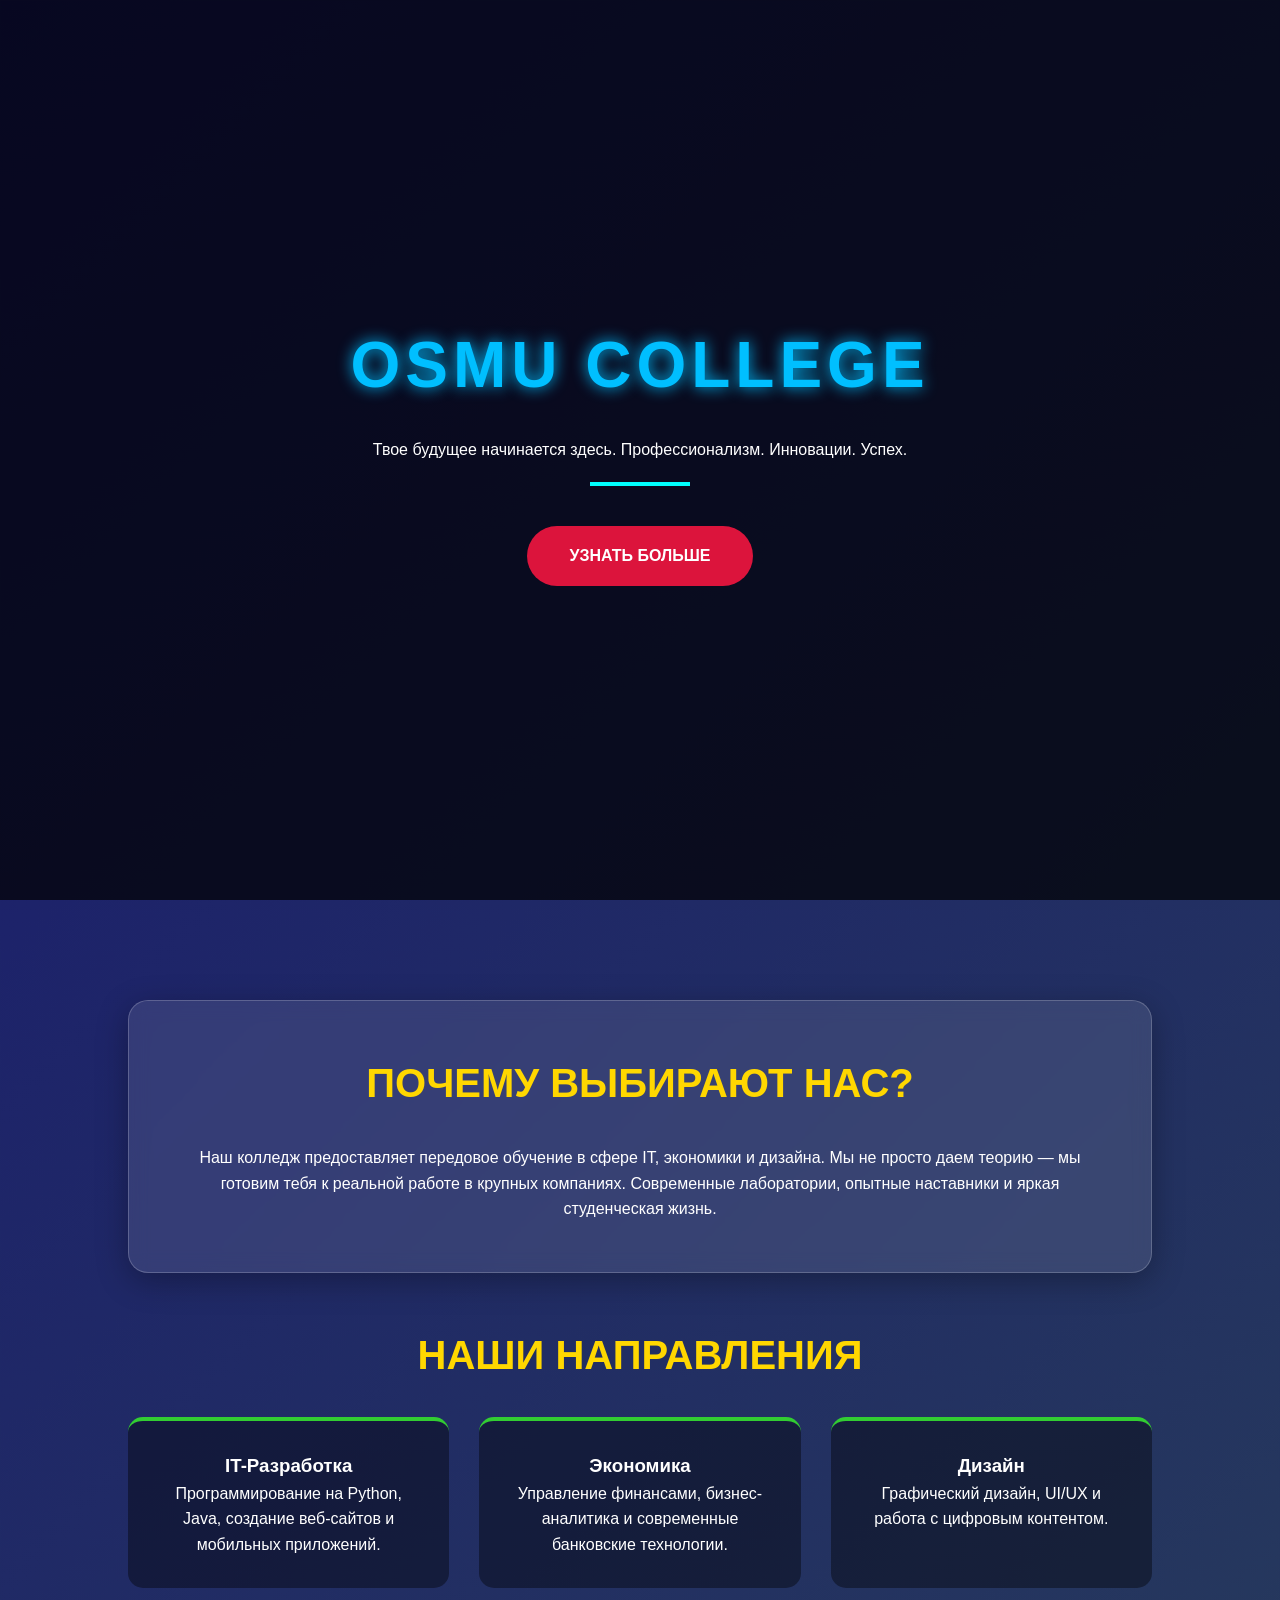
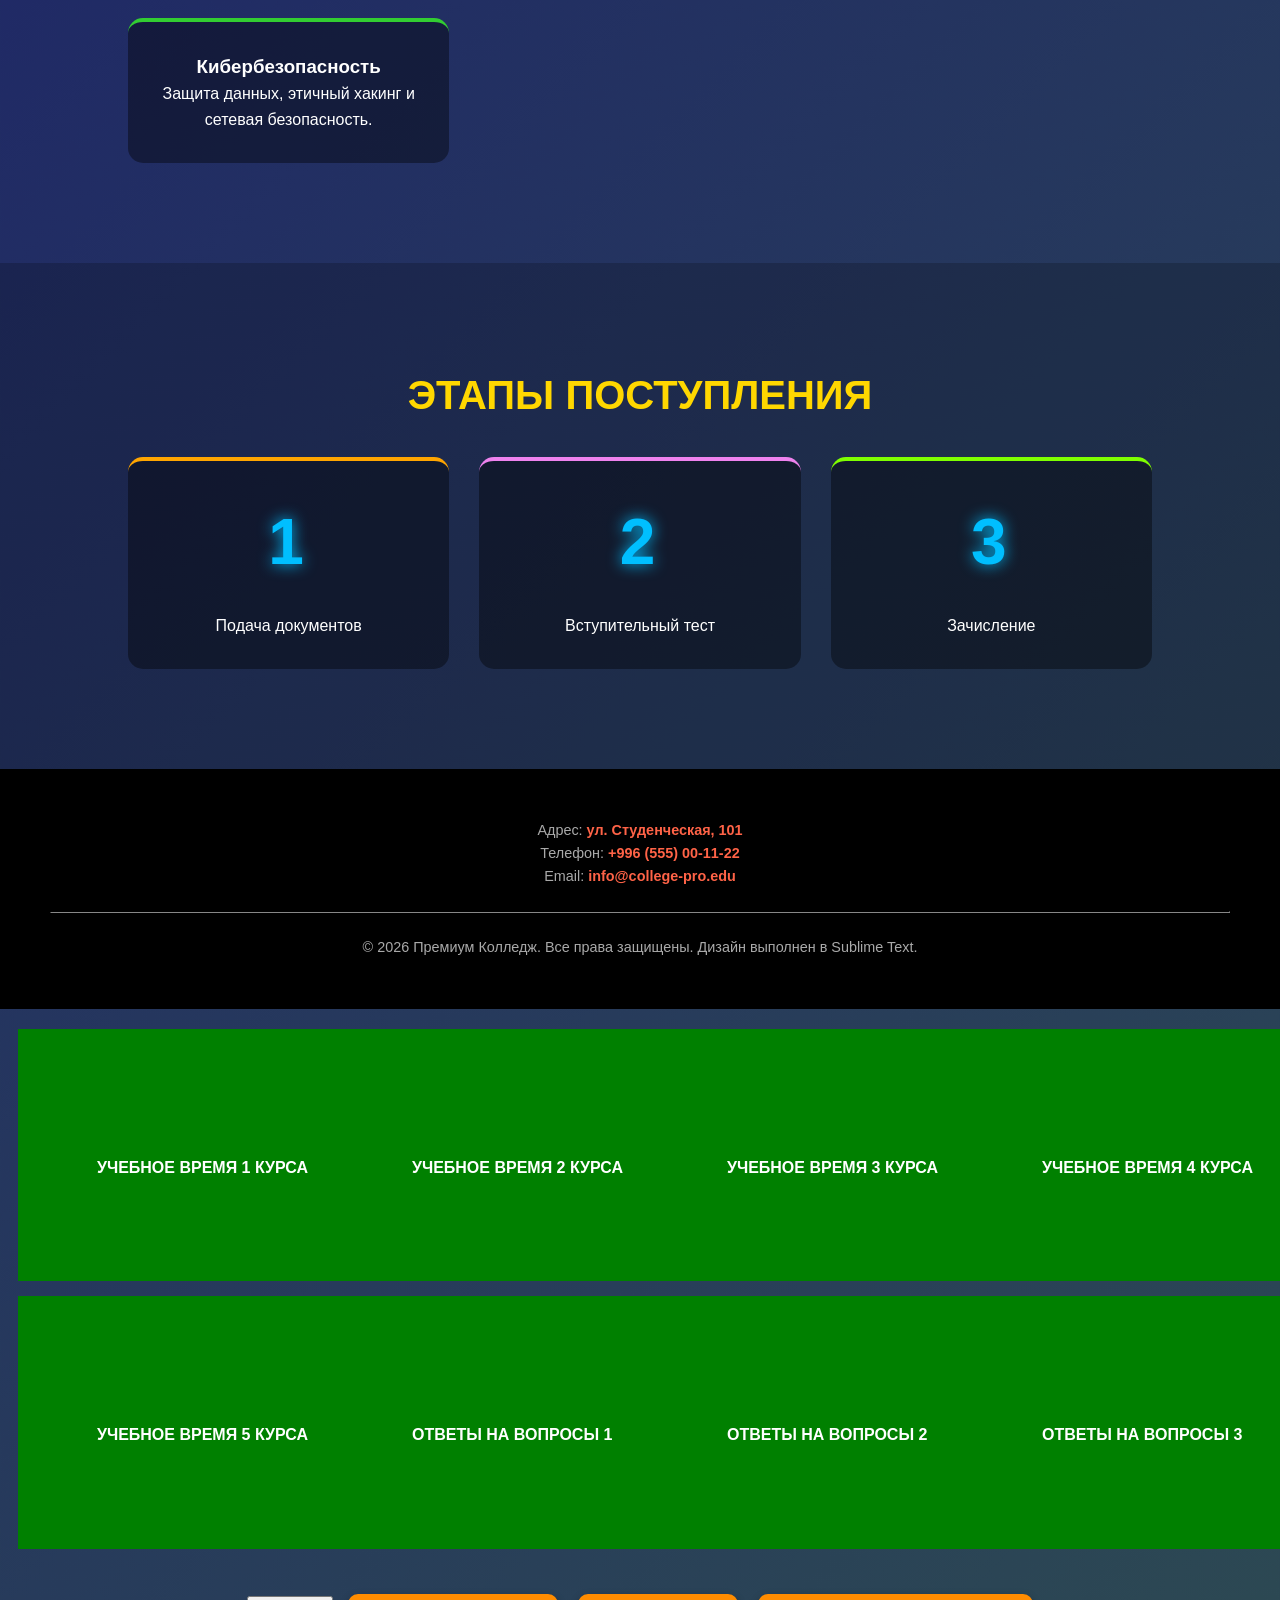
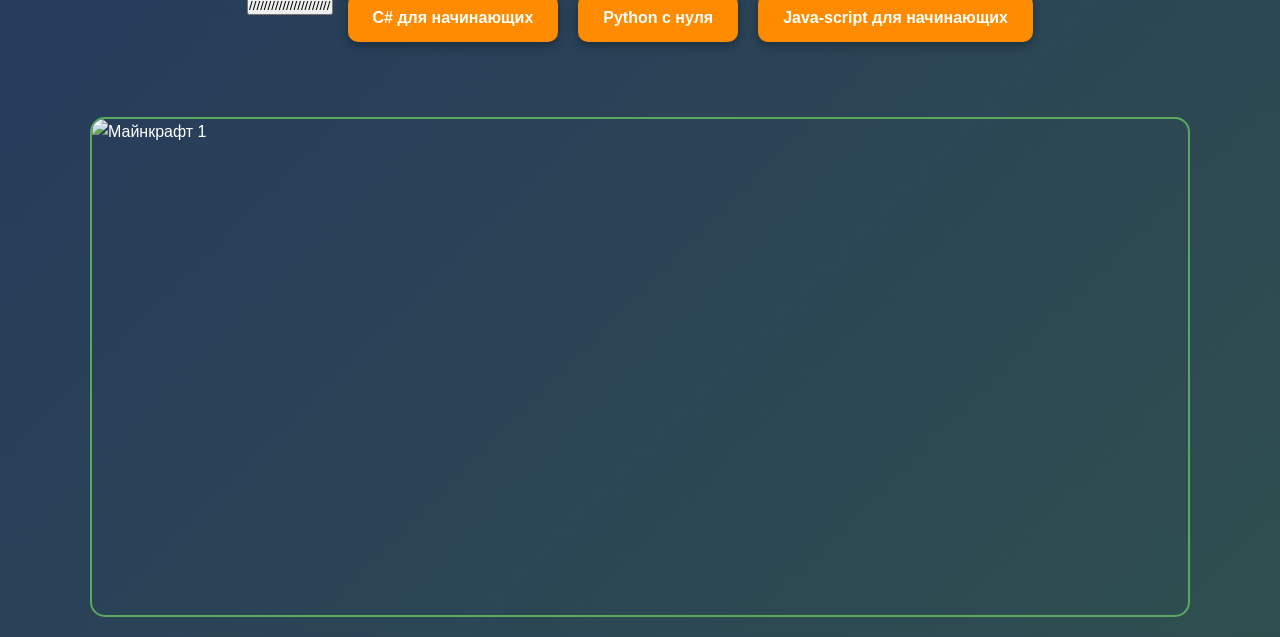
==== Bek31.html @ d5d6d0cd "ПЕРВАЯ ЗАГРУЗКА КОДА" ====
<!DOCTYPE html>
<html lang="ru">
<head>
    <meta charset="UTF-8">
    <meta name="viewport" content="width=device-width, initial-scale=1.0">
    <title>Премиум Колледж Технологий</title>
    <link rel="stylesheet" href="Bek30.css">
    <script src="Bek.js"></script>
    <style>
        
        * {
            margin: 0;
            padding: 0;
            box-sizing: border-box;
            font-family: 'Segoe UI', Tahoma, Geneva, Verdana, sans-serif;
        }

        body {
            
            background: linear-gradient(135deg, MidnightBlue, DarkSlateGrey);
            color: White;
            line-height: 1.6;
            overflow-x: hidden;
        }

        
        @keyframes fadeInUp {
            from {
                opacity: 0;
                transform: translateY(30px);
            }
            to {
                opacity: 1;
                transform: translateY(0);
            }
        }

        
        header {
            height: 100vh;
            display: flex;
            flex-direction: column;
            justify-content: center;
            align-items: center;
            text-align: center;
            background: url('https://images.unsplash.com/photo-1523050853063-bd8012fbb7a8?auto=format&fit=crop&q=80&w=2000') no-repeat center center/cover;
            position: relative;
        }

        header::before {
            content: "";
            position: absolute;
            top: 0; left: 0; width: 100%; height: 100%;
            background: rgba(0, 0, 0, 0.7); /* Затемнение фона */
        }

        .header-content {
            z-index: 1;
            animation: fadeInUp 1s ease-out;
        }

        h1 {
            font-size: 4rem;
            text-transform: uppercase;
            letter-spacing: 5px;
            margin-bottom: 20px;
            color: DeepSkyBlue; 
        }

        .btn {
            display: inline-block;
            margin-top: 20px;
            padding: 15px 40px;
            background: Crimson; 
            color: White;
            text-decoration: none;
            border-radius: 50px;
            font-weight: bold;
            transition: 0.3s;
            border: 2px solid transparent;
        }

        .btn:hover {
            background: transparent;
            border-color: White;
            transform: scale(1.1);
        }

        
        section {
            padding: 100px 10%;
            text-align: center;
        }

        .glass-card {
            background: rgba(255, 255, 255, 0.1);
            backdrop-filter: blur(10px);
            border-radius: 20px;
            padding: 50px;
            border: 1px solid rgba(255, 255, 255, 0.2);
            box-shadow: 0 8px 32px rgba(0, 0, 0, 0.3);
            margin-bottom: 50px;
        }

        h2 {
            font-size: 2.5rem;
            margin-bottom: 30px;
            color: Gold; /* Название цвета текстом */
        }

        
        .grid {
            display: grid;
            grid-template-columns: repeat(auto-fit, minmax(250px, 1fr));
            gap: 30px;
        }

        .item {
            background: rgba(0, 0, 0, 0.4);
            padding: 30px;
            border-radius: 15px;
            transition: 0.4s;
            border-top: 4px solid LimeGreen; /* Название цвета текстом */
        }

        .item:hover {
            transform: translateY(-10px);
            background: rgba(255, 255, 255, 0.1);
        }

        
        .footer {
            background: Black;
            padding: 50px;
            text-align: center;
            font-size: 0.9rem;
            color: DarkGray;
        }

        .contact-info b {
            color: Tomato;
        }

                .divider {
            height: 4px;
            width: 100px;
            background: Aqua;
            margin: 20px auto;
        }

    </style>
</head>
<body>
<header>
        <div class="header-content">
            <h1>OSMU COLLEGE</h1>
            <p>Твое будущее начинается здесь. Профессионализм. Инновации. Успех.</p>
            <div class="divider"></div>
            <a href="#about" class="btn">УЗНАТЬ БОЛЬШЕ</a>
        </div>
    </header>

    <section id="about">
        <div class="glass-card">
            <h2>ПОЧЕМУ ВЫБИРАЮТ НАС?</h2>
            <p>Наш колледж предоставляет передовое обучение в сфере IT, экономики и дизайна. Мы не просто даем теорию — мы готовим тебя к реальной работе в крупных компаниях. Современные лаборатории, опытные наставники и яркая студенческая жизнь.</p>
        </div>

        

        <h2>НАШИ НАПРАВЛЕНИЯ</h2>
        <div class="grid">
            <div class="item">
                <h3> IT-Разработка</h3>
                <p>Программирование на Python, Java, создание веб-сайтов и мобильных приложений.</p>
            </div>
            <div class="item">
                <h3> Экономика</h3>
                <p>Управление финансами, бизнес-аналитика и современные банковские технологии.</p>
            </div>
            <div class="item">
                <h3> Дизайн</h3>
                <p>Графический дизайн, UI/UX и работа с цифровым контентом.</p>
            </div>
            <div class="item">
                <h3> Кибербезопасность</h3>
                <p>Защита данных, этичный хакинг и сетевая безопасность.</p>
            </div>
        </div>
    </section>



    <section style="background: rgba(0,0,0,0.2);">
        <h2>ЭТАПЫ ПОСТУПЛЕНИЯ</h2>
        <div class="grid">
            <div class="item" style="border-top-color: Orange;">
                <h1>1</h1>
                <p>Подача документов</p>
            </div>
            <div class="item" style="border-top-color: Violet;">
                <h1>2</h1>
                <p>Вступительный тест</p>
            </div>
            <div class="item" style="border-top-color: Chartreuse;">
                <h1>3</h1>
                <p>Зачисление</p>
            </div>
        </div>
    </section>

    <div class="footer">
        <div class="contact-info">
            <p> Адрес: <b>ул. Студенческая, 101</b></p>
            <p> Телефон: <b>+996 (555) 00-11-22</b></p>
            <p> Email: <b>info@college-pro.edu</b></p>
        </div>
        <br>
        <hr style="border-color: #333;">
        <br>
        <p>&copy; 2026 Премиум Колледж. Все права защищены. Дизайн выполнен в Sublime Text.</p>
    </div>


<div class="flex-container">
    
    	


<h4><pre>
<details style="background: Green; color: White; border-radius: 10px;">
<summary style="cursor: pointer; padding: 75px; background: Green; color: White; display: inline-block;">
 
 УЧЕБНОЕ ВРЕМЯ 1 КУРСА 
 
</summary>
                 (1 ПАРА) 8:00
                 (2 ПАРА) 9:40
                 ( BFT. )11:10
                 (3 ПАРА) 11:40
                 (3 ПАРА) 12:50
</details></pre></h4>	



<h4><pre>
<details style="background: Green; color: White; border-radius: 10px;">
<summary style="cursor: pointer; padding: 75px; background: Green; color: White; display: inline-block;">
 
 УЧЕБНОЕ ВРЕМЯ 2 КУРСА 
 	
</summary>
                 (1 ПАРА) 14:00
                 (2 ПАРА) 15:40
                 (3 ПАРА ) 17:20
                 (4 ПАРА) 19:00
  
</details></pre></h4>	



<h4><pre>
<details style="background: Green; color: White; border-radius: 10px;">
<summary style="cursor: pointer; padding: 75px; background: Green; color: White; display: inline-block;">
 
 УЧЕБНОЕ ВРЕМЯ 3 КУРСА 
 
</summary>
                 (1 ПАРА) 8:00
                 (2 ПАРА) 9:40
                 ( BFT. )11:10
                 (3 ПАРА) 11:40
                 (3 ПАРА) 12:50
</details></pre></h4>	



<h4><pre>
<details style="background: Green; color: White; border-radius: 10px;">
<summary style="cursor: pointer; padding: 75px; background: Green; color: White; display: inline-block;">
 
 УЧЕБНОЕ ВРЕМЯ 4 КУРСА 
   
</summary>
                 (1 ПАРА) 14:00
                 (2 ПАРА) 15:40
                 (3 ПАРА ) 17:20
                 (4 ПАРА) 19:00
  
  
</details></pre></h4>	



<h4><pre>
<details style="background: Green; color: White; border-radius: 10px;">
<summary style="cursor: pointer; padding: 75px; background: Green; color: White; display: inline-block;">
 
 УЧЕБНОЕ ВРЕМЯ 5 КУРСА 	
  
</summary>
                 (1 ПАРА) 8:00
                 (2 ПАРА) 9:40
                 ( BFT. )11:10
                 (3 ПАРА) 11:40
                 (3 ПАРА) 12:50
</details></pre></h4>	
	
		

<h4><pre>
<details style="background: Green; color: White; border-radius: 10px;">
<summary style="cursor: pointer; padding: 75px; background: Green; color: White; display: inline-block;">
 
 ОТВЕТЫ НА ВОПРОСЫ 1 	
 
</summary>
                 (1 ПАРА) 8:00
                 (2 ПАРА) 9:40
                 ( BFT. )11:10
                 (3 ПАРА) 11:40
  
</details></pre></h4>



<h4><pre>
<details style="background: Green; color: White; border-radius: 10px;">
<summary style="cursor: pointer; padding: 75px; background: Green; color: White; display: inline-block;">
 
 ОТВЕТЫ НА ВОПРОСЫ 2 	
 
</summary>
                 (1 ПАРА) 8:00
                 (2 ПАРА) 9:40
                 ( BFT. )11:10
                 (3 ПАРА) 11:40 
  
</details></pre></h4>



<h4><pre>
<details style="background: Green; color: White; border-radius: 10px;">
<summary style="cursor: pointer; padding: 75px; background: Green; color: White; display: inline-block;">
 
 ОТВЕТЫ НА ВОПРОСЫ 3	 	     
 
</summary>
                 (1 ПАРА) 8:00
                 (2 ПАРА) 9:40
                 ( BFT. )11:10
                 (3 ПАРА) 11:40

  
</details></pre></h4>       

	               


<div class="class-3"> <h2><pre><a href="ttps://youtu.be/34Rp6KVGIEM?si=Ut2t6cDVqx6OOQhp"><button>//////////////////////</button></a></pre>
</div>    	
 

<div class="courses-container">     
    <a href="https://youtu.be/_8yZYhAkQjQ" target="_blank">
        <button class="course-btn">C# для начинающих</button>
    </a>
    <a href="https://youtu.be/34Rp6KVGIEM" target="_blank">
        <button class="course-btn">Python с нуля</button>
    </a>
    <a href="https://youtu.be/fHl7UyRjOf0" target="_blank">
        <button class="course-btn">Java-script для начинающих</button>          
    </a>
</div>

                

<div class="photo-grid" style="display: flex; justify-content: center; width: 100%; margin-top: 30px;">
    <img src="photo1.jpg" alt="Майнкрафт 1" style="width: 88%; max-width: 1100px; height: 500px; border-radius: 15px; border: 2px solid #4CAF50;">      
</div>


</body>
</html>
---- Bek30.css ----
html {
    scroll-behavior: smooth;
}


::-webkit-scrollbar {
    width: 12px;
}

::-webkit-scrollbar-track {
    background: MidnightBlue; 
}

::-webkit-scrollbar-thumb {
    background: linear-gradient(Crimson, Gold); 
    border-radius: 10px;
    border: 2px solid MidnightBlue;
}

::-webkit-scrollbar-thumb:hover {
    background: DeepSkyBlue; 
}


::selection {
    background: Gold;
    color: Black;
}


h1 {
    text-shadow: 0 0 15px DeepSkyBlue;
    animation: glow 2s ease-in-out infinite alternate;
}

@keyframes glow {
    from {
        text-shadow: 0 0 10px DeepSkyBlue, 0 0 20px DeepSkyBlue;
    }
    to {
        text-shadow: 0 0 20px Cyan, 0 0 30px RoyalBlue;
    }
}


img {
    filter: grayscale(20%);
    transition: 0.5s;
    border-radius: 15px;
}

img:hover {
    filter: grayscale(0%);
    transform: scale(1.02);
    box-shadow: 0 10px 20px rgba(0,0,0,0.5);
}

        
@media (max-width: 600px) {
    h1 {
        font-size: 2.5rem;
    }
    .btn {
        padding: 10px 25px;
    }
}


.flex-container {
    display: flex;         
    justify-content: center; 
    gap: 15px;             
    flex-wrap: wrap;        
    margin: 20px 0;
}


details {
    background: #eee;
    color: black;
    border-radius: 15px;
    min-width: 200px; 
    max-width: 300px;
}



details {
    background: Green;
    color: White;
    border-radius: 15px;
}

summary. {
    cursor: pointer; 
    padding: 75px; 
    background: Green; 
    color: White; 
    display: inline-block;
    border-radius: 15px;
}
img{
border-radius: 15px;
}

.courses-container {
    display: flex;
    justify-content: center; 
    gap: 20px;               
    flex-wrap: wrap;         
    margin: 30px 0;
}


.course-btn {
    padding: 15px 25px;
    background: DarkOrange;
    color: White;
    border: none;
    border-radius: 10px;
    cursor: pointer;
    font-size: 16px;
    font-weight: bold;
    transition: 0.3s ease;
    box-shadow: 0 4px 10px rgba(0,0,0,0.3);
}

/* Эффект при наведении на любую из кнопок */
.course-btn:hover {
    background: Crimson;
    transform: translateY(-5px);
    box-shadow: 0 6px 15px rgba(0,0,0,0.5);
}


  img{
    width: 100%;
    height: 350px;
    position: center;
    margin: 0 auto;
    display: inline-block;
    vertical-align: ;
}

 
/* Делаем контейнер гибким, чтобы картинки встали в ряд */
.my-icons {
    display: flex;
    gap: 5px; /* Расстояние между картинками */
}

/* Уменьшаем ТОЛЬКО эти три картинки */
.my-icons img {
    width: 400px;  /* Настрой ширину, какая тебе нравится */
    height: 350;  /* Чтобы пропорции не исказились */
}

@media only screen and (max-width: 600px){
div{
    background-color: yellow;
}
}

@media only screen and (max-width: 768px){
div{
    background-color: blue;
}
}

@media only screen and (max-width: 992px){
div{
    background-color: green;
}
}

@media only screen and (max-width: 1200px){
div{
    background-color: red;
}
}
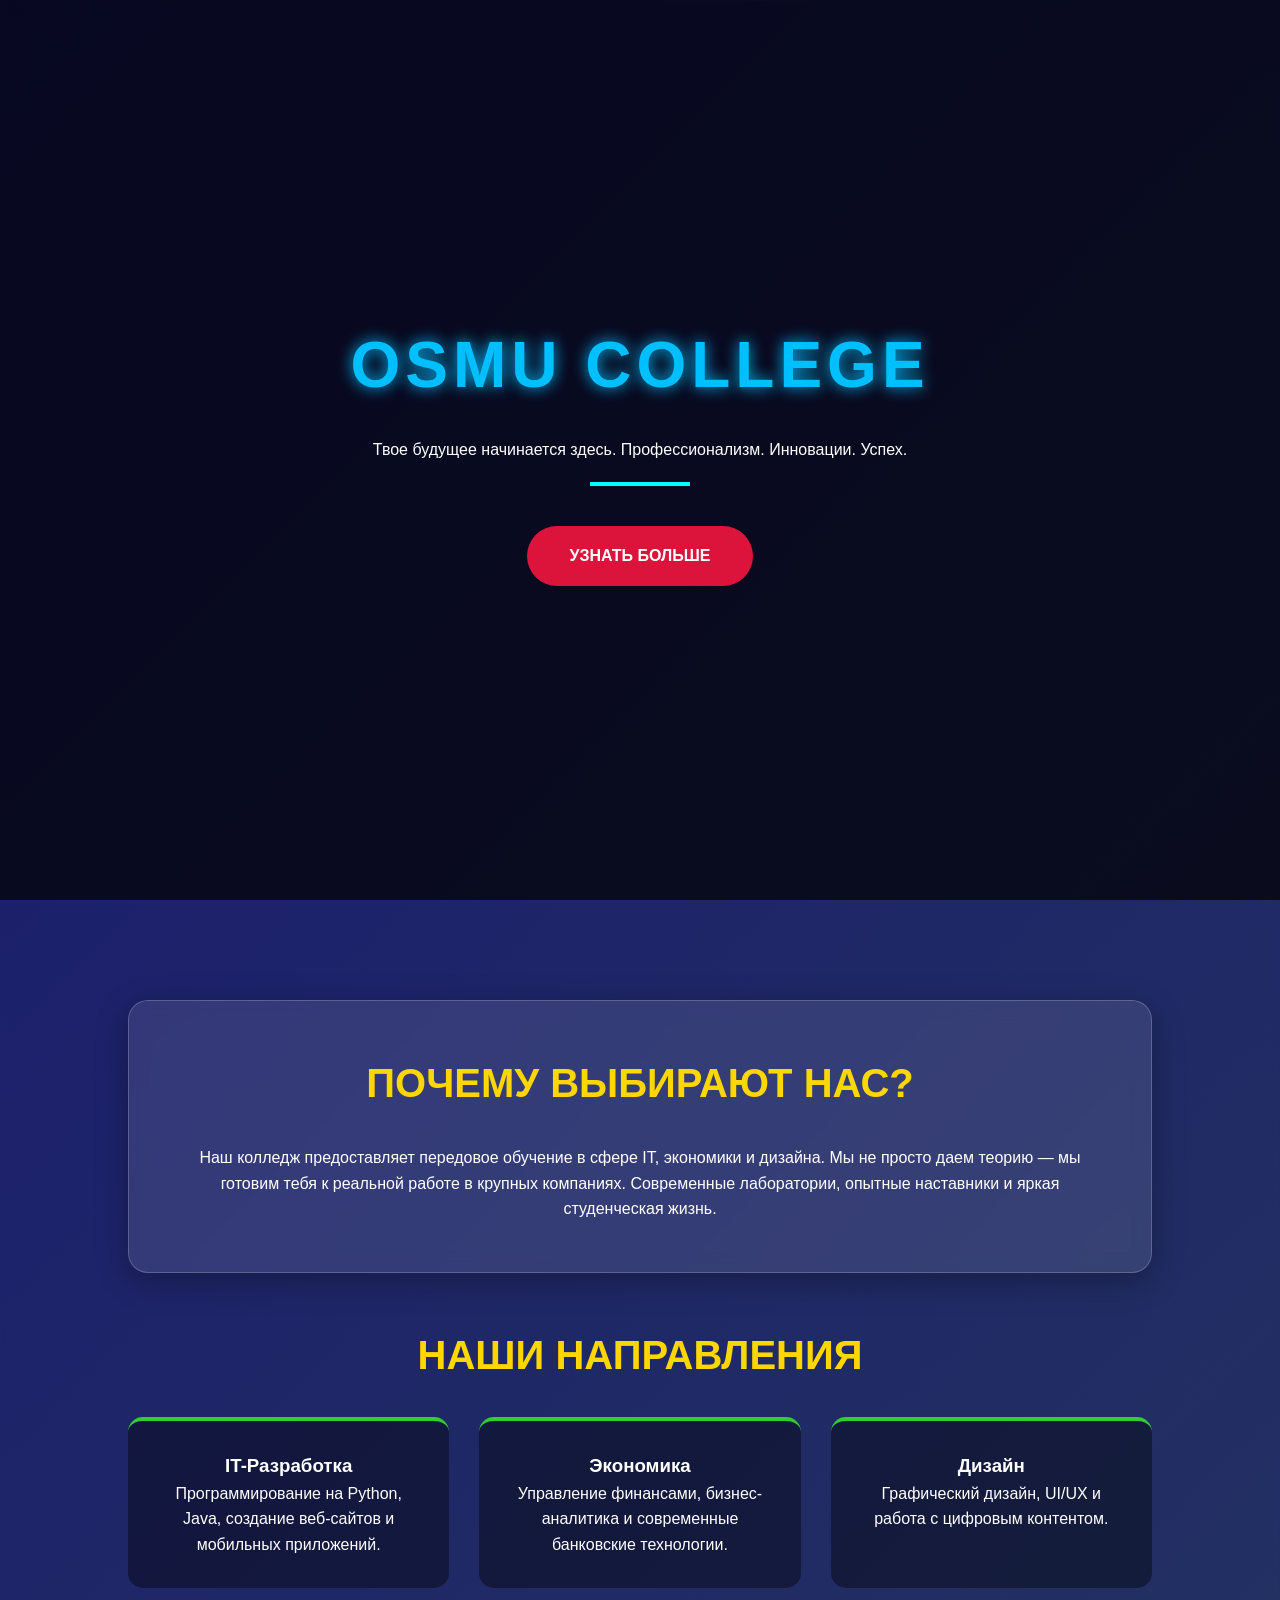
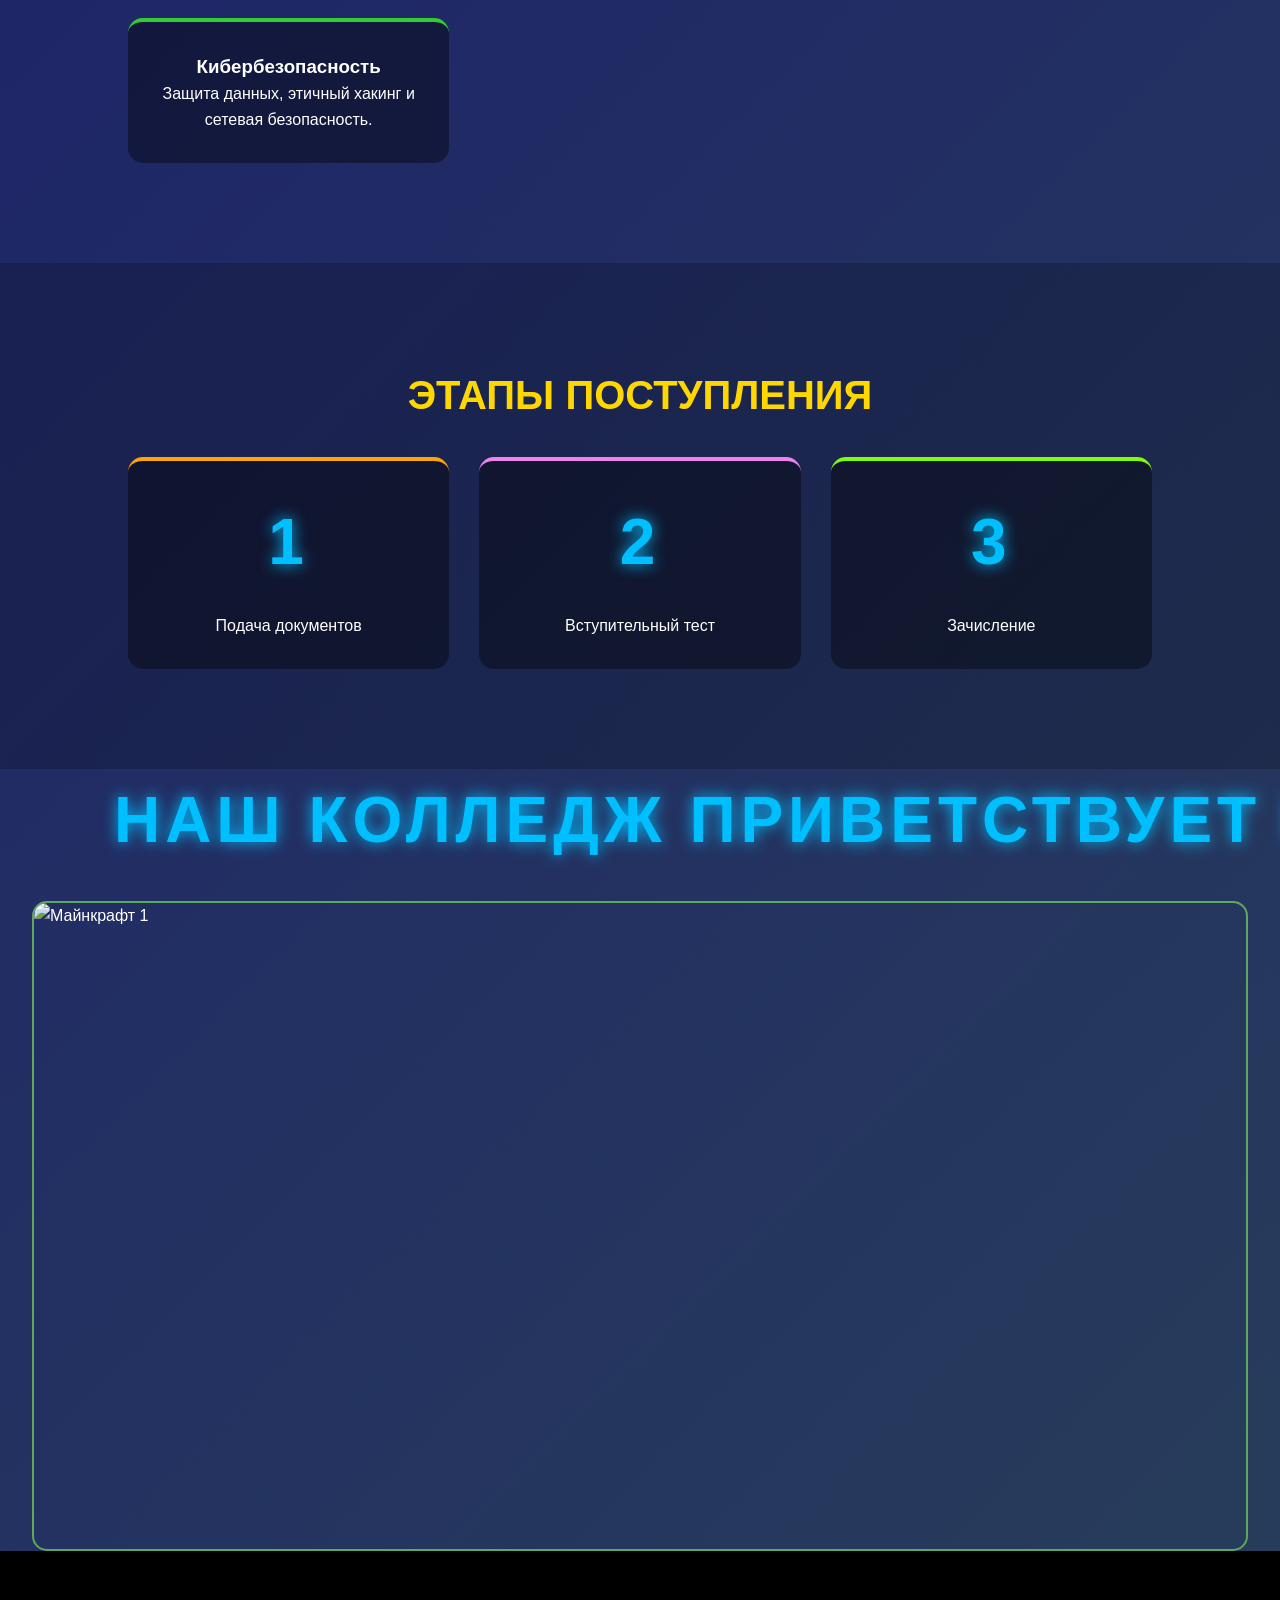
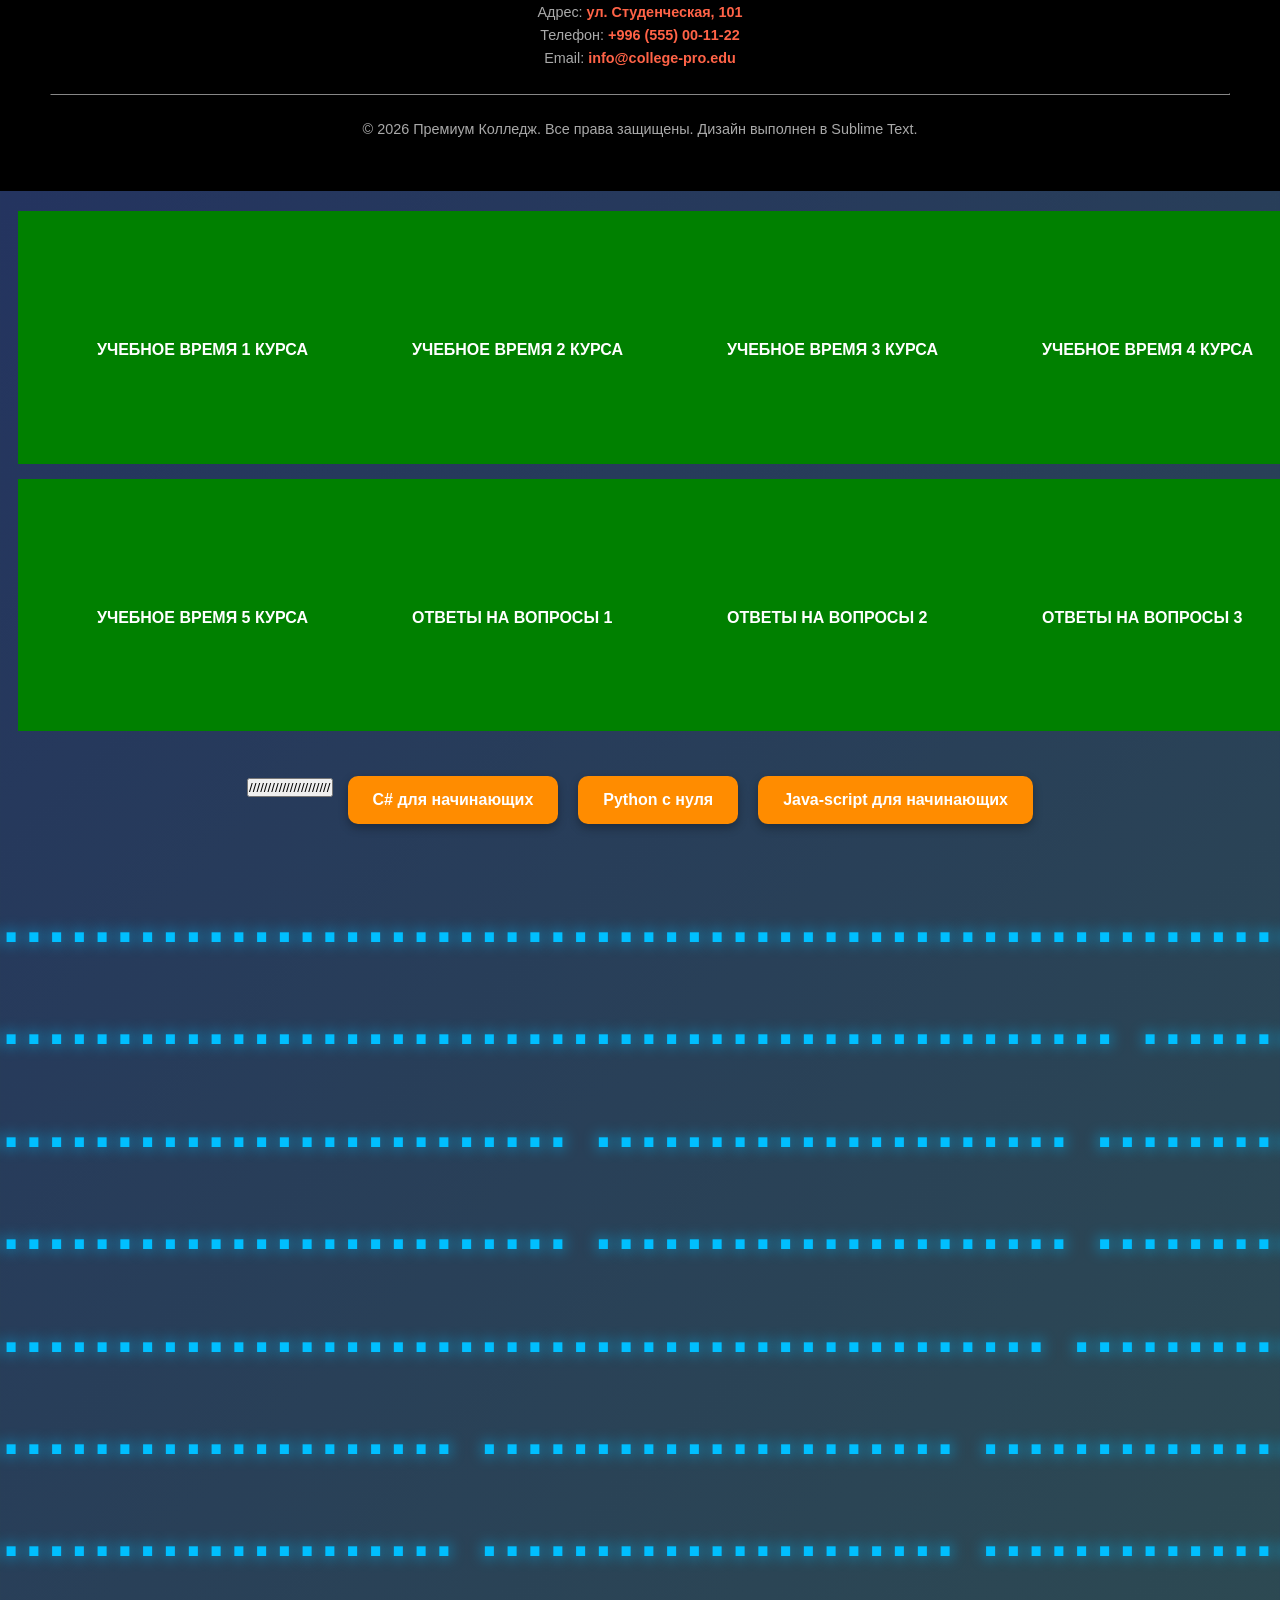
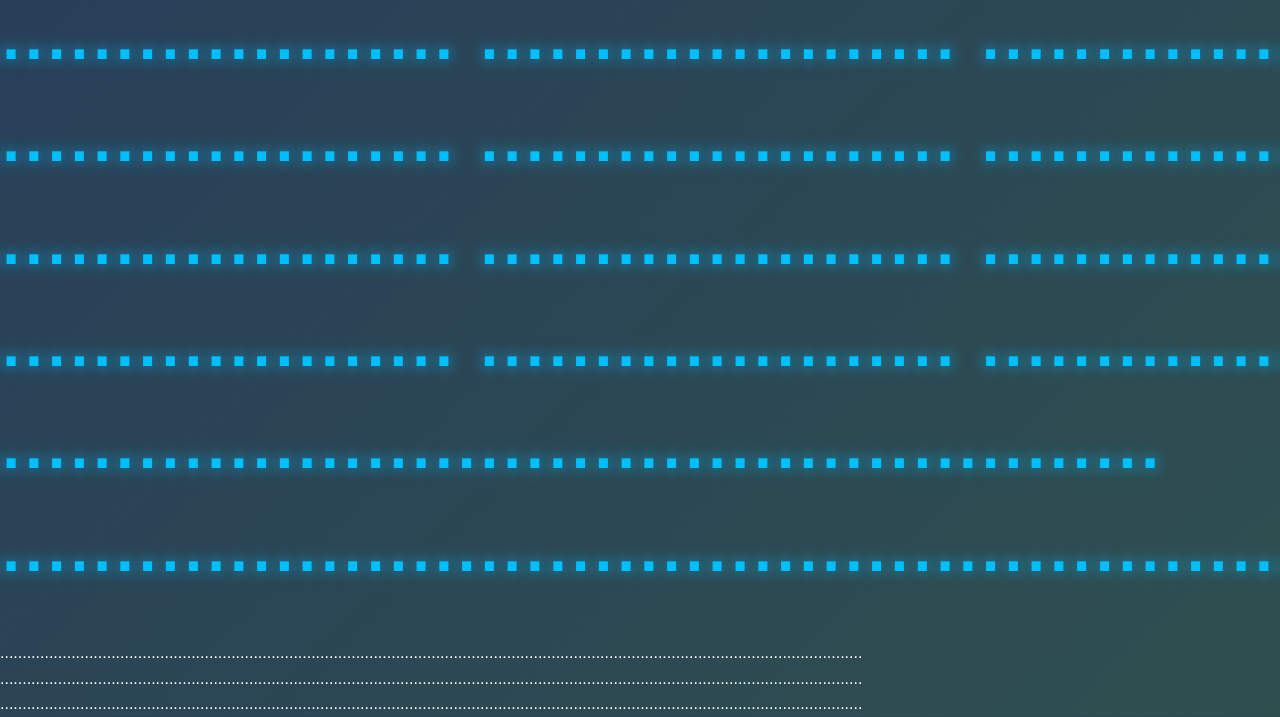
==== commit 95016a8d: "окей" ====
--- a/Bek31.html
+++ b/Bek31.html
@@ -105,7 +105,7 @@
         h2 {
             font-size: 2.5rem;
             margin-bottom: 30px;
-            color: Gold; /* Название цвета текстом */
+            color: Gold; 
         }
 
         
@@ -120,7 +120,7 @@
             padding: 30px;
             border-radius: 15px;
             transition: 0.4s;
-            border-top: 4px solid LimeGreen; /* Название цвета текстом */
+            border-top: 4px solid LimeGreen; 
         }
 
         .item:hover {
@@ -166,8 +166,6 @@
             <p>Наш колледж предоставляет передовое обучение в сфере IT, экономики и дизайна. Мы не просто даем теорию — мы готовим тебя к реальной работе в крупных компаниях. Современные лаборатории, опытные наставники и яркая студенческая жизнь.</p>
         </div>
 
-        
-
         <h2>НАШИ НАПРАВЛЕНИЯ</h2>
         <div class="grid">
             <div class="item">
@@ -188,8 +186,6 @@
             </div>
         </div>
     </section>
-
-
 
     <section style="background: rgba(0,0,0,0.2);">
         <h2>ЭТАПЫ ПОСТУПЛЕНИЯ</h2>
@@ -209,6 +205,17 @@
         </div>
     </section>
 
+
+    <pre><h1>     НАШ КОЛЛЕДЖ ПРИВЕТСТВУЕТ ВАС </h1></pre>                            
+
+<div class="photo-grid" style="display: flex; justify-content: center; width: 100%; margin-top: 30px;">
+    <img src="photo1.jpg" alt="Майнкрафт 1" style="width: 95%; max-width: 1400px; height: 650px; border-radius: 15px; border: 2px solid #4CAF50;">      
+</div>
+
+
+
+
+
     <div class="footer">
         <div class="contact-info">
             <p> Адрес: <b>ул. Студенческая, 101</b></p>
@@ -318,44 +325,44 @@
                  (1 ПАРА) 8:00
                  (2 ПАРА) 9:40
                  ( BFT. )11:10
+                 (3 ПАРА) 11:40 
+  
+</details></pre></h4>
+
+
+
+<h4><pre>
+<details style="background: Green; color: White; border-radius: 10px;">
+<summary style="cursor: pointer; padding: 75px; background: Green; color: White; display: inline-block;">
+ 
+ ОТВЕТЫ НА ВОПРОСЫ 2 	
+ 
+</summary>
+                 (1 ПАРА) 8:00
+                 (2 ПАРА) 9:40
+                 ( BFT. )11:10
+                 (3 ПАРА) 11:40 
+  
+</details></pre></h4>
+
+
+
+<h4><pre>
+<details style="background: Green; color: White; border-radius: 10px;">
+<summary style="cursor: pointer; padding: 75px; background: Green; color: White; display: inline-block;">
+ 
+ ОТВЕТЫ НА ВОПРОСЫ 3	 	     
+ 
+</summary>
+                 (1 ПАРА) 8:00
+                 (2 ПАРА) 9:40
+                 ( BFT. )11:10
                  (3 ПАРА) 11:40
-  
-</details></pre></h4>
-
-
-
-<h4><pre>
-<details style="background: Green; color: White; border-radius: 10px;">
-<summary style="cursor: pointer; padding: 75px; background: Green; color: White; display: inline-block;">
- 
- ОТВЕТЫ НА ВОПРОСЫ 2 	
- 
-</summary>
-                 (1 ПАРА) 8:00
-                 (2 ПАРА) 9:40
-                 ( BFT. )11:10
-                 (3 ПАРА) 11:40 
-  
-</details></pre></h4>
-
-
-
-<h4><pre>
-<details style="background: Green; color: White; border-radius: 10px;">
-<summary style="cursor: pointer; padding: 75px; background: Green; color: White; display: inline-block;">
- 
- ОТВЕТЫ НА ВОПРОСЫ 3	 	     
- 
-</summary>
-                 (1 ПАРА) 8:00
-                 (2 ПАРА) 9:40
-                 ( BFT. )11:10
-                 (3 ПАРА) 11:40
 
   
 </details></pre></h4>       
 
-	               
+	           
 
 
 <div class="class-3"> <h2><pre><a href="ttps://youtu.be/34Rp6KVGIEM?si=Ut2t6cDVqx6OOQhp"><button>//////////////////////</button></a></pre>
@@ -370,16 +377,39 @@
         <button class="course-btn">Python с нуля</button>
     </a>
     <a href="https://youtu.be/fHl7UyRjOf0" target="_blank">
-        <button class="course-btn">Java-script для начинающих</button>          
+        <button class="course-btn">Java-script для начинающих</button>  
     </a>
 </div>
-
-                
-
-<div class="photo-grid" style="display: flex; justify-content: center; width: 100%; margin-top: 30px;">
-    <img src="photo1.jpg" alt="Майнкрафт 1" style="width: 88%; max-width: 1100px; height: 500px; border-radius: 15px; border: 2px solid #4CAF50;">      
-</div>
-
-
+<h1>                                                                              
+..................................................................................................................................................................................................
+......................................................................................................................                                                     .......................
+.....................                                                     .......................
+.....................    ........................................................................
+.....................    ........................................................................
+.....................    ........................................................................
+.....................    ........................................................................
+.....................    .............................................................................................                                                     .......................
+.....................                                                     .......................
+.....................    ...........................................      .......................
+.....................    ...........................................      .......................
+.....................    ...........................................      .......................
+.....................    ...........................................      .......................
+.....................    ...........................................      .......................
+.....................    ...........................................      .......................
+.....................    ...........................................      .......................
+.....................    ...........................................      .......................
+.....................    ...........................................      .......................
+.....................    ...........................................      .......................
+.....................    ...........................................    .......................
+.....................                                                     .......................
+.....................                                                     ........................................................................................................................
+..................................................................................................................................................................................................
+  </h1>     
+        </div>
+    </section>
 </body>
-</html>		+</html>		
+
+..................................................................................................................................................................................................
+..................................................................................................................................................................................................
+..................................................................................................................................................................................................
